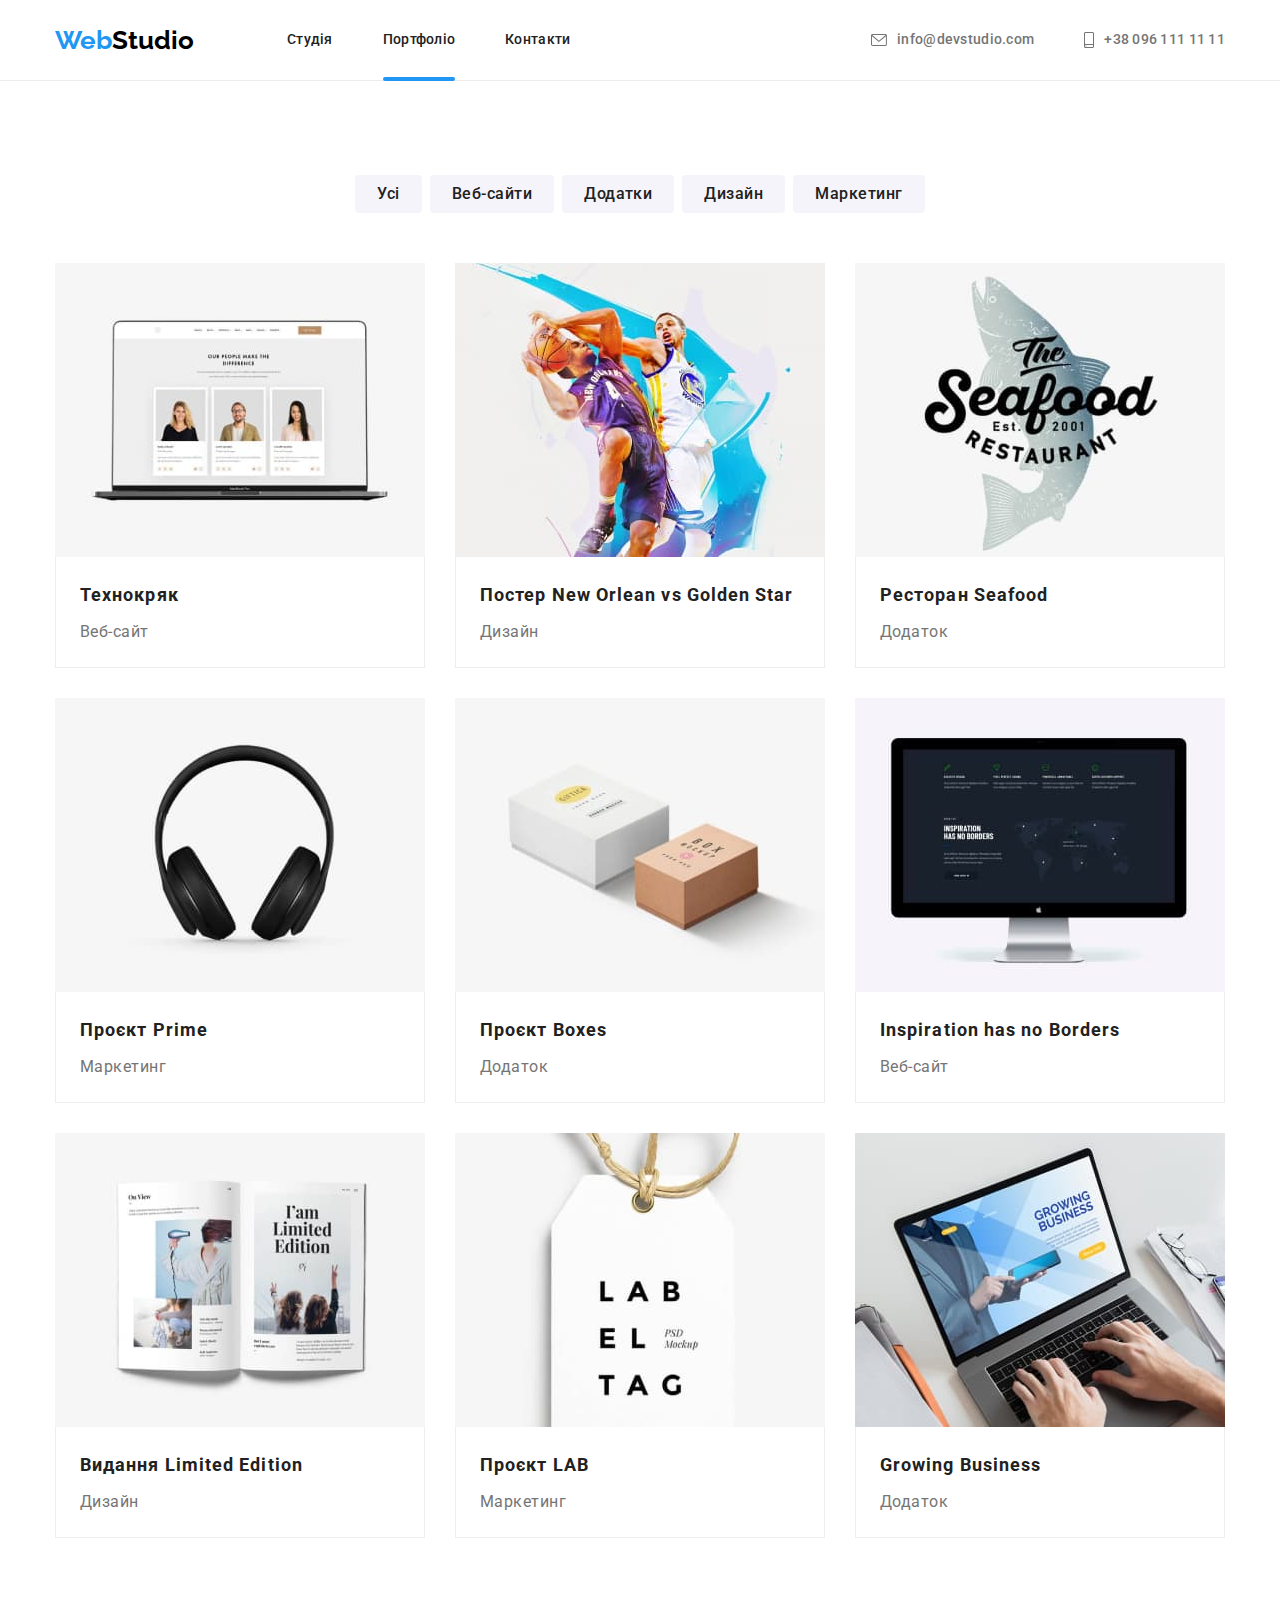
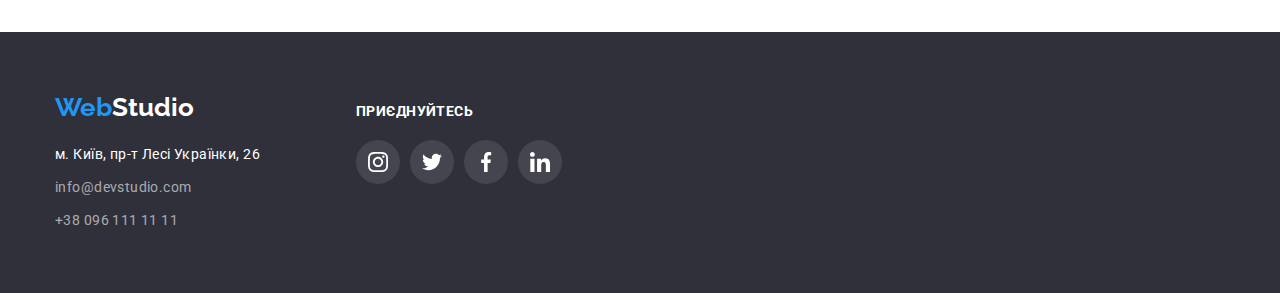
==== portfolio.html @ f6567058 "clone" ====
<!DOCTYPE html>
<html lang="en">
  <head>
    <meta charset="UTF-8" />
    <meta http-equiv="X-UA-Compatible" content="IE=edge" />
    <meta name="viewport" content="width=device-width, initial-scale=1.0" />
    <title>portfolio</title>
    <link
      rel="stylesheet"
      href="https://fonts.googleapis.com/css2?family=Raleway:wght@700&family=Roboto:wght@400;500;700;900&display=swap"
    />
    <link
      rel="stylesheet"
      href="https://cdnjs.cloudflare.com/ajax/libs/modern-normalize/1.1.0/modern-normalize.min.css"
    />
    <link rel="stylesheet" href="./css/styles.css" />
  </head>

  <body>
    <header class="header-page">
      <div class="container header-nav">
        <a class="logo" href="./index.html"><span class="logo-accent">Web</span>Studio</a>
        <nav>
          <ul class="site-nav list">
            <li class="item">
              <a href="./index.html" class="site-nav-link link">Студія</a>
            </li>
            <li class="item">
              <a href="./portfolio.html" class="site-nav-link link curent">Портфоліо</a>
            </li>
            <li class="item"><a href="" class="site-nav-link link">Контакти</a></li>
          </ul>
        </nav>
        <ul class="contacts-nav list">
          <li class="item">
            <a href="mailto:info@devstudio.com" class="link"
              ><svg class="icon" width="16" height="12">
                <use href="./images/symbol-defs.svg#icon-envelope"></use>
              </svg>
              info@devstudio.com
            </a>
          </li>
          <li class="item">
            <a href="tel:+380961111111" class="link"
              ><svg class="icon" width="10" height="16">
                <use href="./images/symbol-defs.svg#icon-smartphone"></use>
              </svg>
              +38 096 111 11 11
            </a>
          </li>
        </ul>
      </div>
    </header>

    <section class="section section-filter">
      <div class="container">
        <h2></h2>
        <ul class="filter-list list">
          <li class="item"><button class="btn" type="button">Усі</button></li>
          <li class="item">
            <button class="btn" type="button">Веб-сайти</button>
          </li>
          <li class="item">
            <button class="btn" type="button">Додатки</button>
          </li>
          <li class="item">
            <button class="btn" type="button">Дизайн</button>
          </li>
          <li class="item">
            <button class="btn" type="button">Маркетинг</button>
          </li>
        </ul>
      </div>
      <div class="container">
        <h2></h2>
        <ul class="product-list list">
          <li class="product-item item">
            <a class="poster" href="">
              <div class="product-thumb">
                <img class="image" src="./images/techno.jpg" alt="Веб-сайт" width="370" />
                <div class="overlay-text">
                  <p class="text">
                    Ресурс пропонує комплексні пропозиції з різним рівнем функціоналу та сервісів.
                    Все це дозволить відвідувачу отримати вичерпні відомості про компанію чи
                    приватну особу.
                  </p>
                </div>
              </div>
              <div class="lead">
                <h3 class="title">Технокряк</h3>
                <p class="description">Веб-сайт</p>
              </div>
            </a>
          </li>
          <li class="product-item item">
            <a class="poster" href="">
              <div class="product-thumb">
                <img class="image" src="./images/orlean.jpg" alt="Банер" width="370" />
                <div class="overlay-text">
                  <p class="text">
                    Ресурс пропонує комплексні пропозиції з різним рівнем функціоналу та сервісів.
                    Все це дозволить відвідувачу отримати вичерпні відомості про компанію чи
                    приватну особу.
                  </p>
                </div>
              </div>
              <div class="lead">
                <h3 class="title">Постер New Orlean vs Golden Star</h3>
                <p class="description">Дизайн</p>
              </div></a
            >
          </li>
          <li class="product-item item">
            <a class="poster" href="">
              <div class="product-thumb">
                <img class="image" src="./images/seafood.jpg" alt="Додаток" width="370" />
                <div class="overlay-text">
                  <p class="text">
                    Ресурс пропонує комплексні пропозиції з різним рівнем функціоналу та сервісів.
                    Все це дозволить відвідувачу отримати вичерпні відомості про компанію чи
                    приватну особу.
                  </p>
                </div>
              </div>
              <div class="lead">
                <h3 class="title">Ресторан Seafood</h3>
                <p class="description">Додаток</p>
              </div></a
            >
          </li>
          <li class="product-item item">
            <a class="poster" href="">
              <div class="product-thumb">
                <img class="image" src="./images/prime.jpg" alt="Маркетинг" width="370" />
                <div class="overlay-text">
                  <p class="text">
                    Ресурс пропонує комплексні пропозиції з різним рівнем функціоналу та сервісів.
                    Все це дозволить відвідувачу отримати вичерпні відомості про компанію чи
                    приватну особу.
                  </p>
                </div>
              </div>
              <div class="lead">
                <h3 class="title">Проєкт Prime</h3>
                <p class="description">Маркетинг</p>
              </div></a
            >
          </li>
          <li class="product-item item">
            <a class="poster" href="">
              <div class="product-thumb">
                <img class="image" src="./images/boxes.jpg" alt="Додаток" width="370" />
                <div class="overlay-text">
                  <p class="text">
                    Ресурс пропонує комплексні пропозиції з різним рівнем функціоналу та сервісів.
                    Все це дозволить відвідувачу отримати вичерпні відомості про компанію чи
                    приватну особу.
                  </p>
                </div>
              </div>
              <div class="lead">
                <h3 class="title">Проєкт Boxes</h3>
                <p class="description">Додаток</p>
              </div></a
            >
          </li>
          <li class="product-item item">
            <a class="poster" href="">
              <div class="product-thumb">
                <img class="image" src="./images/borders.jpg" alt="Веб-сайт" width="370" />
                <div class="overlay-text">
                  <p class="text">
                    Ресурс пропонує комплексні пропозиції з різним рівнем функціоналу та сервісів.
                    Все це дозволить відвідувачу отримати вичерпні відомості про компанію чи
                    приватну особу.
                  </p>
                </div>
              </div>
              <div class="lead">
                <h3 class="title">Inspiration has no Borders</h3>
                <p class="description">Веб-сайт</p>
              </div></a
            >
          </li>
          <li class="product-item item">
            <a class="poster" href="">
              <div class="product-thumb">
                <img class="image" src="./images/edition.jpg" alt="Дизайн" width="370" />
                <div class="overlay-text">
                  <p class="text">
                    Ресурс пропонує комплексні пропозиції з різним рівнем функціоналу та сервісів.
                    Все це дозволить відвідувачу отримати вичерпні відомості про компанію чи
                    приватну особу.
                  </p>
                </div>
              </div>
              <div class="lead">
                <h3 class="title">Видання Limited Edition</h3>
                <p class="description">Дизайн</p>
              </div></a
            >
          </li>
          <li class="product-item item">
            <a class="poster" href="">
              <div class="product-thumb">
                <img class="image" src="./images/lab.jpg" alt="Маркетинг" width="370" />
                <div class="overlay-text">
                  <p class="text">
                    Ресурс пропонує комплексні пропозиції з різним рівнем функціоналу та сервісів.
                    Все це дозволить відвідувачу отримати вичерпні відомості про компанію чи
                    приватну особу.
                  </p>
                </div>
              </div>
              <div class="lead">
                <h3 class="title">Проєкт LAB</h3>
                <p class="description">Маркетинг</p>
              </div></a
            >
          </li>
          <li class="product-item item">
            <a class="poster" href="">
              <div class="product-thumb">
                <img class="image" src="./images/growing.jpg" alt="Додаток" width="370" />
                <div class="overlay-text">
                  <p class="text">
                    Ресурс пропонує комплексні пропозиції з різним рівнем функціоналу та сервісів.
                    Все це дозволить відвідувачу отримати вичерпні відомості про компанію чи
                    приватну особу.
                  </p>
                </div>
              </div>
              <div class="lead">
                <h3 class="title">Growing Business</h3>
                <p class="description">Додаток</p>
              </div></a
            >
          </li>
        </ul>
      </div>
    </section>
    <main>
      <footer class="footer">
        <div class="container footer-section">
          <div class="logo-address">
            <a class="logo" href="./index.html"
              ><span class="logo-accent">Web</span><span class="logo-white">Studio</span></a
            >
            <address class="address-nav list">
              <ul class="address-list list">
                <li class="item">
                  <a href="" class="address-office link">м. Київ, пр-т Лесі Українки, 26</a>
                </li>
                <li class="item">
                  <a href="mailto:info@devstudio.com" class="address-link link"
                    >info@devstudio.com</a
                  >
                </li>
                <li class="item">
                  <a href="tel:+380961111111" class="address-link link">+38 096 111 11 11</a>
                </li>
              </ul>
            </address>
          </div>
          <div class="section-social">
            <p class="text">приєднуйтесь</p>
            <ul class="social-list list">
              <li class="item">
                <a href="" class="link"
                  ><svg class="icon" width="20" height="20">
                    <use href="./images/symbol-defs.svg#icon-instagram"></use>
                  </svg>
                </a>
              </li>
              <li class="item">
                <a href="" class="link"
                  ><svg class="icon" width="20" height="20">
                    <use href="./images/symbol-defs.svg#icon-twitter"></use>
                  </svg>
                </a>
              </li>
              <li class="item">
                <a href="" class="link"
                  ><svg class="icon" width="20" height="20">
                    <use href="./images/symbol-defs.svg#icon-facebook"></use>
                  </svg>
                </a>
              </li>
              <li class="item">
                <a href="" class="link"
                  ><svg class="icon" width="20" height="20">
                    <use href="./images/symbol-defs.svg#icon-linkedin"></use>
                  </svg>
                </a>
              </li>
            </ul>
          </div>
        </div>
      </footer>
    </main>
  </body>
</html>
---- css/styles.css ----
/* основний колір тексту #757575 */
/* колір заголовків #212121 */
/* колір фону #ffffff */
/* сірий колір тексту rgba(255,255,255,0.6)*/
/* колір акценту #2196F3*/
/* колір фону #2F303A*/
/* колір другорядного фону #F5F4FA*/
/* колір логотипу другорядний #000000 */

:root {
  --primery-text-color: #757575;
  --title-text-color: #212121;
  --primery-background-color: #ffffff;
  --accent-color: #2196f3;
  --background-footer: #2f303a;
  --logo-color: #000000;
  --hero-text: #ffffff;
  --background-btn: #f5f4fa;
  --contact-color: #ffffff99;
  --icon-color: #afb1b8;
}

body {
  background-color: var(--primery-background-color);
  color: var(--primery-text-color);
  font-family: Roboto, sans-serif;
  font-style: normal;
}

a {
  text-decoration: none;
}

button {
  cursor: pointer;
}

.list {
  list-style: none;
}

.container {
  padding-left: 15px;
  padding-right: 15px;
  margin-left: auto;
  margin-right: auto;
  width: 1200px;

  /* outline: 2px solid #2196f3; */
}
h1,
h2,
h3,
p,
ul {
  margin: 0;
  padding: 0;
}
.image {
  display: block;
}
/* Header */
.header-page {
  border-bottom: 1px solid #ececec;
}

.header-nav {
  display: flex;
  align-items: center;
}
/* Logo */
.logo {
  margin-right: 93px;

  color: var(--logo-color);

  font-family: 'Raleway';
  font-weight: 700;
  font-size: 26px;
  line-height: 1.19;
}
.logo-accent {
  color: var(--accent-color);
}
/* Site-nav */
.site-nav {
  display: flex;
  padding-left: 0;
}

.site-nav .item:not(last-child) {
  margin-right: 50px;
}
.site-nav-link {
  position: relative;
  display: block;
  padding-top: 32px;
  padding-bottom: 32px;
  color: var(--title-text-color);

  font-weight: 500;
  font-size: 14px;
  line-height: 1.14;
  letter-spacing: 0.02em;
}

.site-nav-link:hover,
.site-nav-link:focus {
  color: var(--accent-color);

  transition: color 250ms cubic-bezier(0.4, 0, 0.2, 1);
}
/* Нижнє підкреслювання Curent */
.site-nav-link.curent::after {
  opacity: 0;
  transition: opacity 250ms cubic-bezier(0.4, 0, 0.2, 1);
}
/* .site-nav-link.curent:hover,
.site-nav-link.curent:focus */
.site-nav-link.curent::after {
  opacity: 1;
  position: absolute;
  bottom: calc(0% - 1px);
  border-radius: 4px;
  content: '';
  display: block;
  width: 100%;
  height: 4px;
  background-color: var(--accent-color);
}

/* Contacts-nav */
.contacts-nav {
  display: flex;
  margin-left: auto;
}
.contacts-nav .item:not(:last-child) {
  margin-right: 50px;
}

.contacts-nav .link {
  display: flex;
  padding-top: 32px;
  padding-bottom: 32px;
  color: var(--primery-text-color);

  font-weight: 500;
  font-size: 14px;
  line-height: 1.14;
  letter-spacing: 0.02em;

  align-items: center;
}
.contacts-nav .link:hover,
.contacts-nav .link:focus {
  color: var(--accent-color);

  transition: color 250ms cubic-bezier(0.4, 0, 0.2, 1);
}
/* Hero */

.overlay {
  position: relative;

  margin-left: auto;
  margin-right: auto;

  max-width: 1600px;
  max-height: 600px;
  color: rgb(47, 48, 58);

  background-image: linear-gradient(rgba(47, 48, 58, 0.4), rgba(47, 48, 58, 0.4)),
    url(../images/bg-Img.jpg);

  background-position: center;
  background-size: cover;
  background-repeat: no-repeat;
}
.hero {
  position: relative;

  padding-top: 200px;
  padding-bottom: 200px;
  background-color: var(--background-footer);

  text-align: center;
}
.hero-title {
  max-width: 696px;
  margin-left: auto;
  margin-right: auto;
  margin-bottom: 30px;

  color: var(--hero-text);

  font-weight: 900;
  font-size: 44px;
  line-height: 1.36;
  /* or 136% */

  text-align: center;
  letter-spacing: 0.06em;
  text-transform: uppercase;
}
/* Modal */
.backdrop {
  position: fixed;
  top: 0;
  z-index: 5;

  width: 1600px;
  height: 1024px;

  background-color: rgba(0, 0, 0, 0.2);
  border: 1px solid #000000;
  box-shadow: 0px 4px 4px rgba(0, 0, 0, 0.25);

  opacity: 1;
  transition: opacity 250ms cubic-bezier(0.4, 0, 0.2, 1);
}

.backdrop.is-hidden {
  visibility: hidden;
  opacity: 0;
  pointer-events: none;
}

.backdrop.is-hidden .modal {
  transform: scale(0.9) translate(-50%, -50%);
}

.modal {
  position: absolute;
  left: 50%;
  top: 50%;
  /* transform: translate(-50%, -50%); */

  width: 528px;
  height: 581px;

  background-color: #fff;
  box-shadow: 0px 1px 3px rgba(0, 0, 0, 0.12), 0px 1px 1px rgba(0, 0, 0, 0.14),
    0px 2px 1px rgba(0, 0, 0, 0.2);
  border-radius: 4px;

  transform: scale(1) translate(-50%, -50%);
  transition: transform 250ms cubic-bezier(0.4, 0, 0.2, 1);
}
/* button */
.button {
  align-items: center;
  padding: 10px 32px;

  background-color: var(--accent-color);
  color: var(--hero-text);

  font-weight: 700;
  font-size: 16px;
  line-height: 1.88;
  /* identical to box height, or 188% */
  text-align: center;
  letter-spacing: 0.06em;

  border-radius: 4px;
  border: inherit;
}
/* Modal Модалка закрити модалку */
.close-btn {
  position: absolute;
  top: 8px;
  right: 8px;

  padding: 5px;

  background-color: #ffffff;
  border: 1px solid rgba(0, 0, 0, 0.1);

  border-radius: 50%;
}

.close-icon {
  display: block;
}

/* Section */
.section-side {
  padding-top: 94px;
}

.section-title {
  color: var(--title-text-color);
  margin-bottom: 50px;

  /* font-weight: 700; */
  font-size: 36px;
  line-height: 1.16;
  text-align: center;
  letter-spacing: 0.03em;
}
/* Features Характеристики компанії*/
.features-section {
  padding-top: 94px;
  padding-bottom: 94px;
}
.features-list {
  display: flex;

  padding-left: 0;
}

.features-list .item {
  width: calc((100%-90px) / 4);
  margin-right: 30px;
}

.features-list .item:nth-child(4n) {
  margin-right: 0;
}

.features-list .title {
  margin-bottom: 10px;

  color: var(--title-text-color);

  font-weight: 700;
  font-size: 14px;
  line-height: 1.14;
  letter-spacing: 0.03em;
  text-transform: uppercase;
}

.features-list .description {
  font-weight: 400;
  font-size: 14px;
  line-height: 1.71;
  /* or 171% */

  letter-spacing: 0.03em;
}

.features-list .item::before {
  content: '';
  display: block;
  width: 270px;
  height: 120px;
  margin-bottom: 30px;

  background-color: #f5f4fa;
  background-position: center;
  background-repeat: no-repeat;

  border-radius: 4px;
}

.icon-antenna::before {
  background-image: url(../images/antenna.svg);
}
.icon-clock::before {
  background-image: url(../images/clock.svg);
}
.icon-diagram::before {
  background-image: url(../images/diagram.svg);
}
.icon-astronaut::before {
  background-image: url(../images/astronaut.svg);
}

/* Images */
.images-list {
  display: flex;
  justify-content: space-between;
}
/* Team */
.team-section {
  padding-top: 94px;
  padding-bottom: 94px;
  background-color: var(--background-btn);
}

.team-list .title {
  margin-bottom: 10px;

  color: var(--title-text-color);

  font-weight: 500;
  font-size: 16px;
  line-height: 1.18;
  /* identical to box height */

  text-align: center;
  letter-spacing: 0.03em;
}
.team-list .work {
  margin-bottom: 16px;

  font-weight: 400;
  font-size: 16px;
  line-height: 1.18;
  /* identical to box height */

  text-align: center;
  letter-spacing: 0.03em;
}
.team-list {
  display: flex;
}
.team-list .item {
  width: calc((100%-90px) / 4);

  margin-right: 30px;
  background-color: var(--hero-text);

  box-shadow: 0px 1px 3px rgba(0, 0, 0, 0.12), 0px 1px 1px rgba(0, 0, 0, 0.14),
    0px 2px 1px rgba(0, 0, 0, 0.2);
  border-radius: 0px 0px 4px 4px;
}

.team-list .item:nth-child(4n) {
  margin-right: 0;
}
.infocard {
  padding: 30px 32px;
}

/* Product */
.product-list {
  display: flex;
  flex-wrap: wrap;
}

.product-list .item {
  margin-right: 30px;
  margin-bottom: 30px;
}

.product-list .item:nth-child(3n) {
  margin-right: 0;
}

.product-list .item:nth-last-child(-n + 3) {
  margin-bottom: 0;
}

.product-list .title {
  color: var(--title-text-color);

  /* font-weight: 700; */
  font-size: 18px;
  line-height: 2;
  /* identical to box height, or 200% */

  letter-spacing: 0.06em;
}
.product-list .description {
  margin-top: 4px;

  color: var(--primery-text-color);

  font-weight: 400;
  font-size: 16px;
  line-height: 1.88;
  /* identical to box height, or 188% */

  letter-spacing: 0.03em;
}
.product-list .lead {
  max-width: 370px;

  padding: 20px 24px;
  border-left: 1px solid #eeeeee;
  border-bottom: 1px solid #eeeeee;
  border-right: 1px solid #eeeeee;
}
.poster {
  display: block;
}
.poster:hover,
.poster:focus {
  box-shadow: 0px 1px 1px rgba(0, 0, 0, 0.12), 0px 4px 4px rgba(0, 0, 0, 0.06),
    1px 4px 6px rgba(0, 0, 0, 0.16);

  transition: box-shadow 250ms cubic-bezier(0.4, 0, 0.2, 1);
}
/* Filter list btn */
.section-filter {
  padding-top: 94px;
  padding-bottom: 94px;
}

.filter-list {
  display: flex;
  margin-bottom: 50px;

  justify-content: center;
}

.filter-list .btn {
  padding: 6px 22px;
  border-radius: 4px;
  border: inherit;

  background-color: var(--background-btn);
  color: var(--title-text-color);

  font-weight: 500;
  font-size: 16px;
  line-height: 1.62;
  /* identical to box height, or 162% */

  text-align: center;
  letter-spacing: 0.03em;
}

.filter-list .item {
  margin-right: 8px;
}

.filter-list .item:nth-child(5n) {
  margin-right: 0;
}

.filter-list .btn:hover,
.filter-list .btn:focus {
  background-color: var(--accent-color);
  color: var(--hero-text);
  box-shadow: 0px 3px 1px rgba(0, 0, 0, 0.1), 0px 1px 2px rgba(0, 0, 0, 0.08),
    0px 2px 2px rgba(0, 0, 0, 0.12);

  transition: background-color 250ms cubic-bezier(0.4, 0, 0.2, 1),
    color 250ms cubic-bezier(0.4, 0, 0.2, 1), box-shadow 250ms cubic-bezier(0.4, 0, 0.2, 1);
}

/* Clients */
.section-clients {
  padding-top: 94px;
  padding-bottom: 94px;
}
.clients-list {
  display: flex;
}
.clients-list-items:not(:last-child) {
  margin-right: 30px;
}
.clients-link {
  display: flex;
  justify-content: center;
  align-items: center;
  width: 170px;
  height: 92px;
  border: 1px solid var(--icon-color);
  box-sizing: border-box;
  border-radius: 4px;
  padding: 16px 32px;
  fill: var(--icon-color);
}
.clients-link:hover,
.clients-link:focus {
  fill: var(--accent-color);
  border: 1px solid var(--accent-color);

  transition: fill 250ms cubic-bezier(0.4, 0, 0.2, 1), border 250ms cubic-bezier(0.4, 0, 0.2, 1);
}
/* Footer */
.footer {
  padding-top: 60px;
  padding-bottom: 60px;
  background-color: var(--background-footer);
}
.footer-section {
  display: flex;
  align-items: baseline;
}
/* Logo footer */
.logo-address {
  margin-right: 70px;
}
.footer .logo {
  margin-bottom: 20px;
  margin-right: 0;

  display: inline-block;
}
.logo-white {
  color: var(--hero-text);
}
/* Address */
/* .address-nav {
  margin-right: 70px;
} */
.address-nav .link {
  font-style: normal;
}
.address-list {
  width: 231px;
}
.address-office {
  color: #ffffff;

  font-weight: 400;
  font-size: 14px;
  line-height: 1.71;
  /* or 171% */

  letter-spacing: 0.03em;
}
.address-link {
  color: rgba(255, 255, 255, 0.6);

  font-weight: 400;
  font-size: 14px;
  line-height: 1.71;
  /* or 171% */

  letter-spacing: 0.03em;
}

.address-nav .link:hover,
.address-nav .link:focus {
  color: var(--accent-color);

  transition: color 250ms cubic-bezier(0.4, 0, 0.2, 1);
}

.address-list .item:not(:last-child) {
  margin-bottom: 9px;
}

/* .address-list .item:not(:last-child) */
/* Social ICON */
.contacts-nav .icon {
  margin-right: 10px;
  fill: currentColor;
}
.site-nav .contacts-nav:hover,
.site-nav .contacts-nav:focus {
  fill: var(--accent-color);

  transition: fill 250ms cubic-bezier(0.4, 0, 0.2, 1);
}

.social-list-team {
  outline: #2196f3;
  text-align: center;
}
.social-list-team .link {
  fill: #afb1b8;
}
.section-social .text {
  margin-bottom: 20px;
  color: var(--hero-text);

  font-weight: 700;
  font-size: 14px;
  line-height: 1.17;
  letter-spacing: 0.03em;
  text-transform: uppercase;
}
.social-list-team,
.social-list {
  display: flex;
  padding: 0;
  margin: 0;
}
.social-list-team .link,
.social-list .link {
  display: flex;

  width: 44px;
  height: 44px;

  align-items: center;
  justify-content: center;

  border-radius: 50%;
}
.social-list .link {
  background-color: rgba(255, 255, 255, 0.1);
}
.social-list .icon {
  fill: #ffffff;
}
.social-list .link:hover,
.social-list .link:focus,
.social-list-team .link:hover,
.social-list-team .link:focus {
  fill: var(--primery-background-color);
  background-color: var(--accent-color);

  transition: fill 250ms cubic-bezier(0.4, 0, 0.2, 1),
    background-color 250ms cubic-bezier(0.4, 0, 0.2, 1);
}
.social-list-team .items:not(:last-child),
.social-list .item:not(:last-child) {
  margin-right: 10px;
}
/* Desc-name */
.item-desc {
  position: relative;
  overflow: hidden;
}
.desc-name {
  position: absolute;
  bottom: 0;
  margin: 0;
  padding: 27px;

  width: 370px;
  height: 70px;

  font-weight: 700;
  font-size: 14px;
  line-height: 1.14;
  text-align: center;
  text-transform: uppercase;
  color: #fff;

  background-color: rgba(47, 48, 58, 0.8);
}
/* Overlay-product */
.product-thumb {
  position: relative;
  overflow: hidden;
}

.product-item:hover .overlay-text {
  transform: translateY(0);

  transition: transform 250ms cubic-bezier(0.4, 0, 0.2, 1);
}

.overlay-text {
  position: absolute;
  top: 0;
  left: 0;
  width: 100%;
  height: 100%;

  transform: translateY(100%);
  transition: transform 250ms cubic-bezier(0.4, 0, 0.2, 1);

  background-color: rgba(33, 150, 243, 0.9);
}

.overlay-text {
  display: inline-block;
  padding-top: 63px;
  padding-left: 24px;
  padding-right: 24px;

  color: #fff;
  font-style: normal;
  font-weight: 400;
  font-size: 18px;
  line-height: 1.56;
  text-align: left;
}
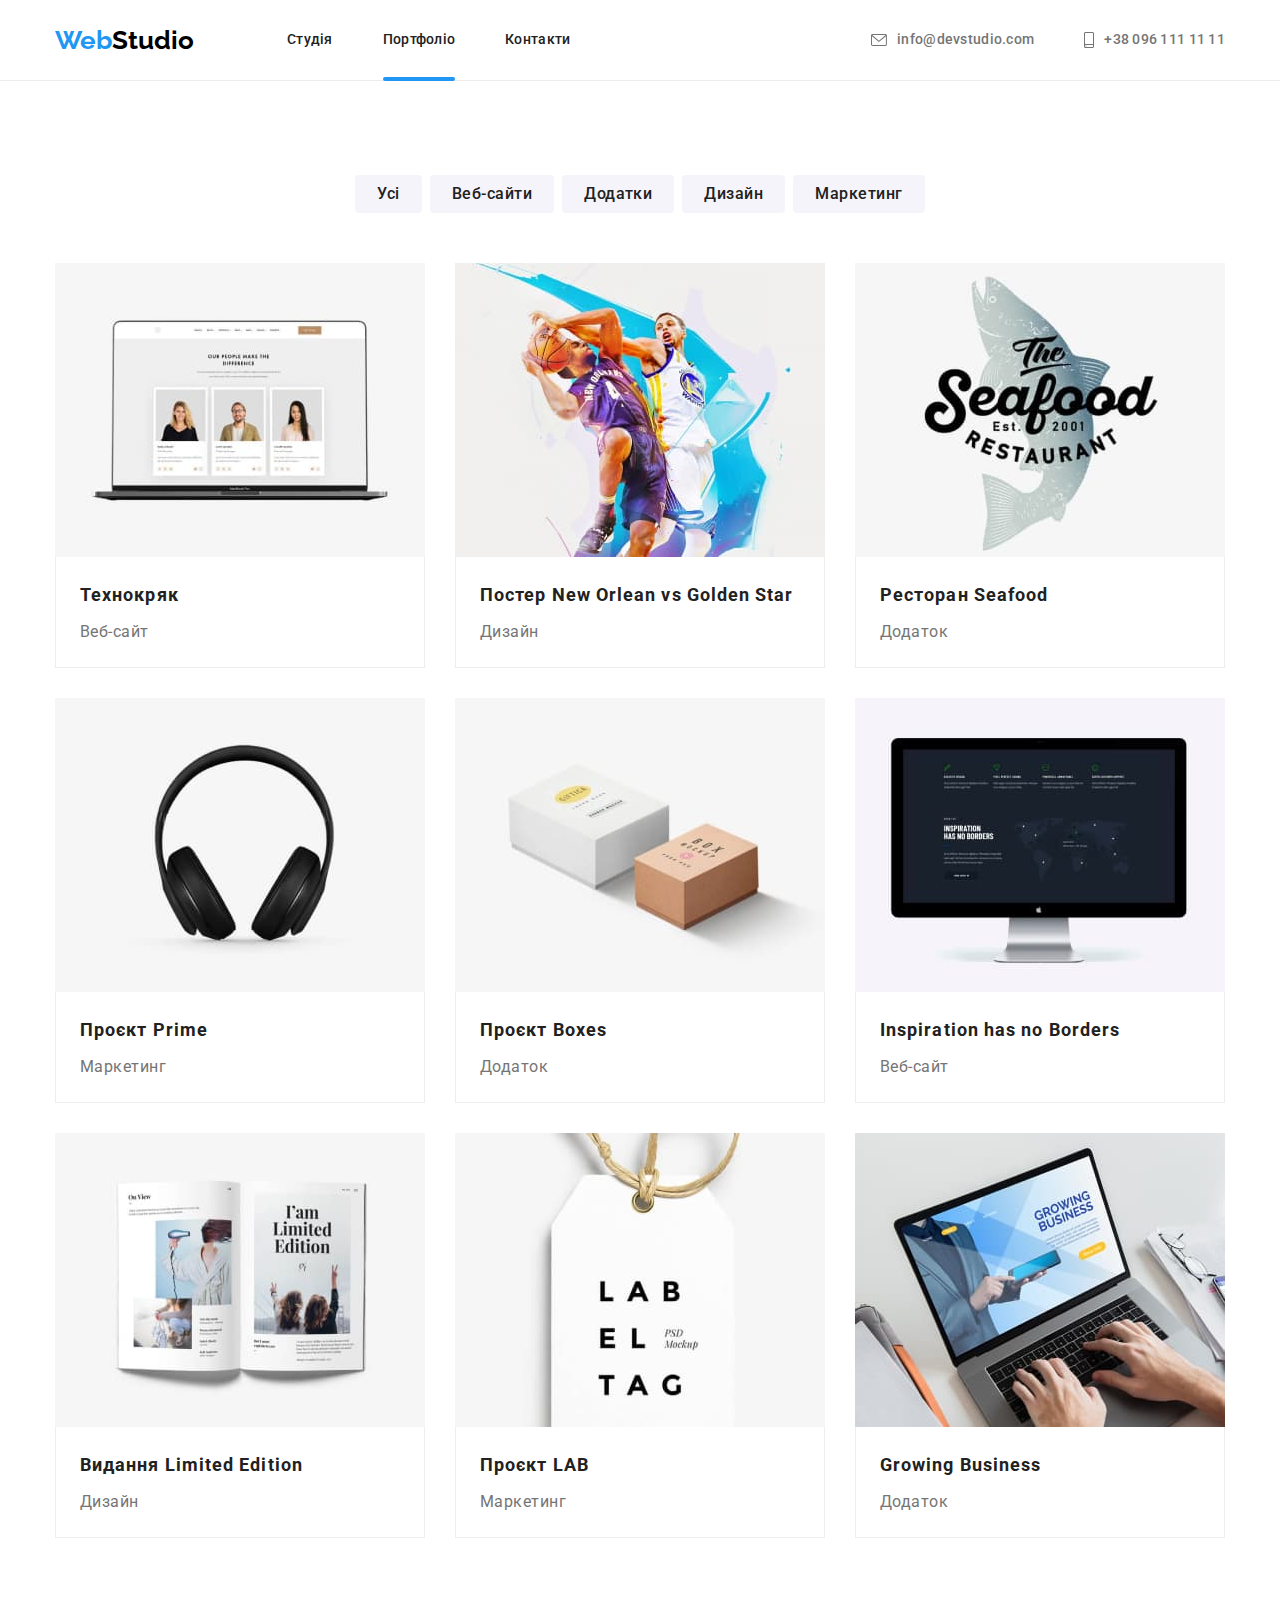
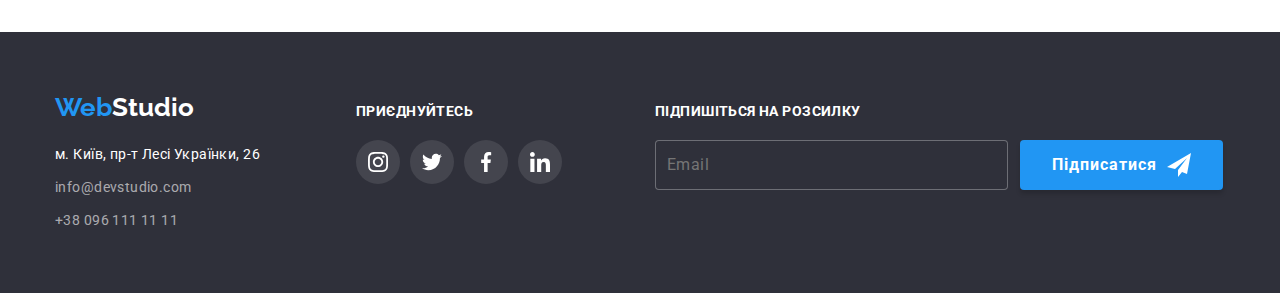
==== commit 7311b794: "hover focus" ====
--- a/portfolio.html
+++ b/portfolio.html
@@ -19,16 +19,22 @@
   <body>
     <header class="header-page">
       <div class="container header-nav">
-        <a class="logo" href="./index.html"><span class="logo-accent">Web</span>Studio</a>
+        <a class="logo" href="./index.html"
+          ><span class="logo-accent">Web</span>Studio</a
+        >
         <nav>
           <ul class="site-nav list">
             <li class="item">
               <a href="./index.html" class="site-nav-link link">Студія</a>
             </li>
             <li class="item">
-              <a href="./portfolio.html" class="site-nav-link link curent">Портфоліо</a>
-            </li>
-            <li class="item"><a href="" class="site-nav-link link">Контакти</a></li>
+              <a href="./portfolio.html" class="site-nav-link link curent"
+                >Портфоліо</a
+              >
+            </li>
+            <li class="item">
+              <a href="" class="site-nav-link link">Контакти</a>
+            </li>
           </ul>
         </nav>
         <ul class="contacts-nav list">
@@ -52,251 +58,331 @@
       </div>
     </header>
 
-    <section class="section section-filter">
-      <div class="container">
-        <h2></h2>
-        <ul class="filter-list list">
-          <li class="item"><button class="btn" type="button">Усі</button></li>
-          <li class="item">
-            <button class="btn" type="button">Веб-сайти</button>
-          </li>
-          <li class="item">
-            <button class="btn" type="button">Додатки</button>
-          </li>
-          <li class="item">
-            <button class="btn" type="button">Дизайн</button>
-          </li>
-          <li class="item">
-            <button class="btn" type="button">Маркетинг</button>
-          </li>
-        </ul>
-      </div>
-      <div class="container">
-        <h2></h2>
-        <ul class="product-list list">
-          <li class="product-item item">
-            <a class="poster" href="">
-              <div class="product-thumb">
-                <img class="image" src="./images/techno.jpg" alt="Веб-сайт" width="370" />
-                <div class="overlay-text">
-                  <p class="text">
-                    Ресурс пропонує комплексні пропозиції з різним рівнем функціоналу та сервісів.
-                    Все це дозволить відвідувачу отримати вичерпні відомості про компанію чи
-                    приватну особу.
-                  </p>
-                </div>
-              </div>
-              <div class="lead">
-                <h3 class="title">Технокряк</h3>
-                <p class="description">Веб-сайт</p>
-              </div>
-            </a>
-          </li>
-          <li class="product-item item">
-            <a class="poster" href="">
-              <div class="product-thumb">
-                <img class="image" src="./images/orlean.jpg" alt="Банер" width="370" />
-                <div class="overlay-text">
-                  <p class="text">
-                    Ресурс пропонує комплексні пропозиції з різним рівнем функціоналу та сервісів.
-                    Все це дозволить відвідувачу отримати вичерпні відомості про компанію чи
-                    приватну особу.
-                  </p>
-                </div>
-              </div>
-              <div class="lead">
-                <h3 class="title">Постер New Orlean vs Golden Star</h3>
-                <p class="description">Дизайн</p>
-              </div></a
-            >
-          </li>
-          <li class="product-item item">
-            <a class="poster" href="">
-              <div class="product-thumb">
-                <img class="image" src="./images/seafood.jpg" alt="Додаток" width="370" />
-                <div class="overlay-text">
-                  <p class="text">
-                    Ресурс пропонує комплексні пропозиції з різним рівнем функціоналу та сервісів.
-                    Все це дозволить відвідувачу отримати вичерпні відомості про компанію чи
-                    приватну особу.
-                  </p>
-                </div>
-              </div>
-              <div class="lead">
-                <h3 class="title">Ресторан Seafood</h3>
-                <p class="description">Додаток</p>
-              </div></a
-            >
-          </li>
-          <li class="product-item item">
-            <a class="poster" href="">
-              <div class="product-thumb">
-                <img class="image" src="./images/prime.jpg" alt="Маркетинг" width="370" />
-                <div class="overlay-text">
-                  <p class="text">
-                    Ресурс пропонує комплексні пропозиції з різним рівнем функціоналу та сервісів.
-                    Все це дозволить відвідувачу отримати вичерпні відомості про компанію чи
-                    приватну особу.
-                  </p>
-                </div>
-              </div>
-              <div class="lead">
-                <h3 class="title">Проєкт Prime</h3>
-                <p class="description">Маркетинг</p>
-              </div></a
-            >
-          </li>
-          <li class="product-item item">
-            <a class="poster" href="">
-              <div class="product-thumb">
-                <img class="image" src="./images/boxes.jpg" alt="Додаток" width="370" />
-                <div class="overlay-text">
-                  <p class="text">
-                    Ресурс пропонує комплексні пропозиції з різним рівнем функціоналу та сервісів.
-                    Все це дозволить відвідувачу отримати вичерпні відомості про компанію чи
-                    приватну особу.
-                  </p>
-                </div>
-              </div>
-              <div class="lead">
-                <h3 class="title">Проєкт Boxes</h3>
-                <p class="description">Додаток</p>
-              </div></a
-            >
-          </li>
-          <li class="product-item item">
-            <a class="poster" href="">
-              <div class="product-thumb">
-                <img class="image" src="./images/borders.jpg" alt="Веб-сайт" width="370" />
-                <div class="overlay-text">
-                  <p class="text">
-                    Ресурс пропонує комплексні пропозиції з різним рівнем функціоналу та сервісів.
-                    Все це дозволить відвідувачу отримати вичерпні відомості про компанію чи
-                    приватну особу.
-                  </p>
-                </div>
-              </div>
-              <div class="lead">
-                <h3 class="title">Inspiration has no Borders</h3>
-                <p class="description">Веб-сайт</p>
-              </div></a
-            >
-          </li>
-          <li class="product-item item">
-            <a class="poster" href="">
-              <div class="product-thumb">
-                <img class="image" src="./images/edition.jpg" alt="Дизайн" width="370" />
-                <div class="overlay-text">
-                  <p class="text">
-                    Ресурс пропонує комплексні пропозиції з різним рівнем функціоналу та сервісів.
-                    Все це дозволить відвідувачу отримати вичерпні відомості про компанію чи
-                    приватну особу.
-                  </p>
-                </div>
-              </div>
-              <div class="lead">
-                <h3 class="title">Видання Limited Edition</h3>
-                <p class="description">Дизайн</p>
-              </div></a
-            >
-          </li>
-          <li class="product-item item">
-            <a class="poster" href="">
-              <div class="product-thumb">
-                <img class="image" src="./images/lab.jpg" alt="Маркетинг" width="370" />
-                <div class="overlay-text">
-                  <p class="text">
-                    Ресурс пропонує комплексні пропозиції з різним рівнем функціоналу та сервісів.
-                    Все це дозволить відвідувачу отримати вичерпні відомості про компанію чи
-                    приватну особу.
-                  </p>
-                </div>
-              </div>
-              <div class="lead">
-                <h3 class="title">Проєкт LAB</h3>
-                <p class="description">Маркетинг</p>
-              </div></a
-            >
-          </li>
-          <li class="product-item item">
-            <a class="poster" href="">
-              <div class="product-thumb">
-                <img class="image" src="./images/growing.jpg" alt="Додаток" width="370" />
-                <div class="overlay-text">
-                  <p class="text">
-                    Ресурс пропонує комплексні пропозиції з різним рівнем функціоналу та сервісів.
-                    Все це дозволить відвідувачу отримати вичерпні відомості про компанію чи
-                    приватну особу.
-                  </p>
-                </div>
-              </div>
-              <div class="lead">
-                <h3 class="title">Growing Business</h3>
-                <p class="description">Додаток</p>
-              </div></a
-            >
-          </li>
-        </ul>
-      </div>
-    </section>
     <main>
-      <footer class="footer">
-        <div class="container footer-section">
-          <div class="logo-address">
-            <a class="logo" href="./index.html"
-              ><span class="logo-accent">Web</span><span class="logo-white">Studio</span></a
-            >
-            <address class="address-nav list">
-              <ul class="address-list list">
-                <li class="item">
-                  <a href="" class="address-office link">м. Київ, пр-т Лесі Українки, 26</a>
-                </li>
-                <li class="item">
-                  <a href="mailto:info@devstudio.com" class="address-link link"
-                    >info@devstudio.com</a
-                  >
-                </li>
-                <li class="item">
-                  <a href="tel:+380961111111" class="address-link link">+38 096 111 11 11</a>
-                </li>
-              </ul>
-            </address>
-          </div>
-          <div class="section-social">
-            <p class="text">приєднуйтесь</p>
-            <ul class="social-list list">
+      <section class="section section-filter">
+        <div class="container">
+          <h2></h2>
+          <ul class="filter-list list">
+            <li class="item"><button class="btn" type="button">Усі</button></li>
+            <li class="item">
+              <button class="btn" type="button">Веб-сайти</button>
+            </li>
+            <li class="item">
+              <button class="btn" type="button">Додатки</button>
+            </li>
+            <li class="item">
+              <button class="btn" type="button">Дизайн</button>
+            </li>
+            <li class="item">
+              <button class="btn" type="button">Маркетинг</button>
+            </li>
+          </ul>
+        </div>
+        <div class="container">
+          <h2></h2>
+          <ul class="product-list list">
+            <li class="product-item item">
+              <a class="poster" href="">
+                <div class="product-thumb">
+                  <img
+                    class="image"
+                    src="./images/techno.jpg"
+                    alt="Веб-сайт"
+                    width="370"
+                  />
+                  <div class="overlay-text">
+                    <p class="text">
+                      Ресурс пропонує комплексні пропозиції з різним рівнем
+                      функціоналу та сервісів. Все це дозволить відвідувачу
+                      отримати вичерпні відомості про компанію чи приватну
+                      особу.
+                    </p>
+                  </div>
+                </div>
+                <div class="lead">
+                  <h3 class="title">Технокряк</h3>
+                  <p class="description">Веб-сайт</p>
+                </div>
+              </a>
+            </li>
+            <li class="product-item item">
+              <a class="poster" href="">
+                <div class="product-thumb">
+                  <img
+                    class="image"
+                    src="./images/orlean.jpg"
+                    alt="Банер"
+                    width="370"
+                  />
+                  <div class="overlay-text">
+                    <p class="text">
+                      Ресурс пропонує комплексні пропозиції з різним рівнем
+                      функціоналу та сервісів. Все це дозволить відвідувачу
+                      отримати вичерпні відомості про компанію чи приватну
+                      особу.
+                    </p>
+                  </div>
+                </div>
+                <div class="lead">
+                  <h3 class="title">Постер New Orlean vs Golden Star</h3>
+                  <p class="description">Дизайн</p>
+                </div></a
+              >
+            </li>
+            <li class="product-item item">
+              <a class="poster" href="">
+                <div class="product-thumb">
+                  <img
+                    class="image"
+                    src="./images/seafood.jpg"
+                    alt="Додаток"
+                    width="370"
+                  />
+                  <div class="overlay-text">
+                    <p class="text">
+                      Ресурс пропонує комплексні пропозиції з різним рівнем
+                      функціоналу та сервісів. Все це дозволить відвідувачу
+                      отримати вичерпні відомості про компанію чи приватну
+                      особу.
+                    </p>
+                  </div>
+                </div>
+                <div class="lead">
+                  <h3 class="title">Ресторан Seafood</h3>
+                  <p class="description">Додаток</p>
+                </div></a
+              >
+            </li>
+            <li class="product-item item">
+              <a class="poster" href="">
+                <div class="product-thumb">
+                  <img
+                    class="image"
+                    src="./images/prime.jpg"
+                    alt="Маркетинг"
+                    width="370"
+                  />
+                  <div class="overlay-text">
+                    <p class="text">
+                      Ресурс пропонує комплексні пропозиції з різним рівнем
+                      функціоналу та сервісів. Все це дозволить відвідувачу
+                      отримати вичерпні відомості про компанію чи приватну
+                      особу.
+                    </p>
+                  </div>
+                </div>
+                <div class="lead">
+                  <h3 class="title">Проєкт Prime</h3>
+                  <p class="description">Маркетинг</p>
+                </div></a
+              >
+            </li>
+            <li class="product-item item">
+              <a class="poster" href="">
+                <div class="product-thumb">
+                  <img
+                    class="image"
+                    src="./images/boxes.jpg"
+                    alt="Додаток"
+                    width="370"
+                  />
+                  <div class="overlay-text">
+                    <p class="text">
+                      Ресурс пропонує комплексні пропозиції з різним рівнем
+                      функціоналу та сервісів. Все це дозволить відвідувачу
+                      отримати вичерпні відомості про компанію чи приватну
+                      особу.
+                    </p>
+                  </div>
+                </div>
+                <div class="lead">
+                  <h3 class="title">Проєкт Boxes</h3>
+                  <p class="description">Додаток</p>
+                </div></a
+              >
+            </li>
+            <li class="product-item item">
+              <a class="poster" href="">
+                <div class="product-thumb">
+                  <img
+                    class="image"
+                    src="./images/borders.jpg"
+                    alt="Веб-сайт"
+                    width="370"
+                  />
+                  <div class="overlay-text">
+                    <p class="text">
+                      Ресурс пропонує комплексні пропозиції з різним рівнем
+                      функціоналу та сервісів. Все це дозволить відвідувачу
+                      отримати вичерпні відомості про компанію чи приватну
+                      особу.
+                    </p>
+                  </div>
+                </div>
+                <div class="lead">
+                  <h3 class="title">Inspiration has no Borders</h3>
+                  <p class="description">Веб-сайт</p>
+                </div></a
+              >
+            </li>
+            <li class="product-item item">
+              <a class="poster" href="">
+                <div class="product-thumb">
+                  <img
+                    class="image"
+                    src="./images/edition.jpg"
+                    alt="Дизайн"
+                    width="370"
+                  />
+                  <div class="overlay-text">
+                    <p class="text">
+                      Ресурс пропонує комплексні пропозиції з різним рівнем
+                      функціоналу та сервісів. Все це дозволить відвідувачу
+                      отримати вичерпні відомості про компанію чи приватну
+                      особу.
+                    </p>
+                  </div>
+                </div>
+                <div class="lead">
+                  <h3 class="title">Видання Limited Edition</h3>
+                  <p class="description">Дизайн</p>
+                </div></a
+              >
+            </li>
+            <li class="product-item item">
+              <a class="poster" href="">
+                <div class="product-thumb">
+                  <img
+                    class="image"
+                    src="./images/lab.jpg"
+                    alt="Маркетинг"
+                    width="370"
+                  />
+                  <div class="overlay-text">
+                    <p class="text">
+                      Ресурс пропонує комплексні пропозиції з різним рівнем
+                      функціоналу та сервісів. Все це дозволить відвідувачу
+                      отримати вичерпні відомості про компанію чи приватну
+                      особу.
+                    </p>
+                  </div>
+                </div>
+                <div class="lead">
+                  <h3 class="title">Проєкт LAB</h3>
+                  <p class="description">Маркетинг</p>
+                </div></a
+              >
+            </li>
+            <li class="product-item item">
+              <a class="poster" href="">
+                <div class="product-thumb">
+                  <img
+                    class="image"
+                    src="./images/growing.jpg"
+                    alt="Додаток"
+                    width="370"
+                  />
+                  <div class="overlay-text">
+                    <p class="text">
+                      Ресурс пропонує комплексні пропозиції з різним рівнем
+                      функціоналу та сервісів. Все це дозволить відвідувачу
+                      отримати вичерпні відомості про компанію чи приватну
+                      особу.
+                    </p>
+                  </div>
+                </div>
+                <div class="lead">
+                  <h3 class="title">Growing Business</h3>
+                  <p class="description">Додаток</p>
+                </div></a
+              >
+            </li>
+          </ul>
+        </div>
+      </section>
+    </main>
+    <footer class="footer">
+      <div class="container footer-section">
+        <div class="logo-address">
+          <a class="logo" href="./index.html"
+            ><span class="logo-accent">Web</span
+            ><span class="logo-white">Studio</span></a
+          >
+          <address class="address-nav list">
+            <ul class="address-list list">
               <li class="item">
-                <a href="" class="link"
-                  ><svg class="icon" width="20" height="20">
-                    <use href="./images/symbol-defs.svg#icon-instagram"></use>
-                  </svg>
-                </a>
+                <a href="" class="address-office link"
+                  >м. Київ, пр-т Лесі Українки, 26</a
+                >
               </li>
               <li class="item">
-                <a href="" class="link"
-                  ><svg class="icon" width="20" height="20">
-                    <use href="./images/symbol-defs.svg#icon-twitter"></use>
-                  </svg>
-                </a>
+                <a href="mailto:info@devstudio.com" class="address-link link"
+                  >info@devstudio.com</a
+                >
               </li>
               <li class="item">
-                <a href="" class="link"
-                  ><svg class="icon" width="20" height="20">
-                    <use href="./images/symbol-defs.svg#icon-facebook"></use>
-                  </svg>
-                </a>
-              </li>
-              <li class="item">
-                <a href="" class="link"
-                  ><svg class="icon" width="20" height="20">
-                    <use href="./images/symbol-defs.svg#icon-linkedin"></use>
-                  </svg>
-                </a>
+                <a href="tel:+380961111111" class="address-link link"
+                  >+38 096 111 11 11</a
+                >
               </li>
             </ul>
+          </address>
+        </div>
+        <div class="section-social">
+          <p class="text">приєднуйтесь</p>
+          <ul class="social-list list">
+            <li class="item">
+              <a href="" class="link"
+                ><svg class="icon" width="20" height="20">
+                  <use href="./images/symbol-defs.svg#icon-instagram"></use>
+                </svg>
+              </a>
+            </li>
+            <li class="item">
+              <a href="" class="link"
+                ><svg class="icon" width="20" height="20">
+                  <use href="./images/symbol-defs.svg#icon-twitter"></use>
+                </svg>
+              </a>
+            </li>
+            <li class="item">
+              <a href="" class="link"
+                ><svg class="icon" width="20" height="20">
+                  <use href="./images/symbol-defs.svg#icon-facebook"></use>
+                </svg>
+              </a>
+            </li>
+            <li class="item">
+              <a href="" class="link"
+                ><svg class="icon" width="20" height="20">
+                  <use href="./images/symbol-defs.svg#icon-linkedin"></use>
+                </svg>
+              </a>
+            </li>
+          </ul>
+        </div>
+        <form class="form-mail">
+          <h2 class="form-title-mail">Підпишіться на розсилку</h2>
+          <div class="form-flex">
+            <div class="form-field-mail">
+              <label for="mail" class="form-label"></label>
+              <input
+                class="form-imput-mail"
+                type="email"
+                name="mail"
+                id="mail"
+                placeholder="Email"
+              />
+            </div>
+            <button class="form-send_button button" type="submit">
+              Підписатися
+              <svg class="icon-send" width="24" height="24">
+                <use href="./images/symbol-defs.svg#icon-send"></use>
+              </svg>
+            </button>
           </div>
-        </div>
-      </footer>
-    </main>
+        </form>
+      </div>
+    </footer>
   </body>
 </html>
--- a/css/styles.css
+++ b/css/styles.css
@@ -74,7 +74,7 @@
 
   color: var(--logo-color);
 
-  font-family: 'Raleway';
+  font-family: "Raleway";
   font-weight: 700;
   font-size: 26px;
   line-height: 1.19;
@@ -102,13 +102,13 @@
   font-size: 14px;
   line-height: 1.14;
   letter-spacing: 0.02em;
+
+  transition: color 250ms cubic-bezier(0.4, 0, 0.2, 1);
 }
 
 .site-nav-link:hover,
 .site-nav-link:focus {
   color: var(--accent-color);
-
-  transition: color 250ms cubic-bezier(0.4, 0, 0.2, 1);
 }
 /* Нижнє підкреслювання Curent */
 .site-nav-link.curent::after {
@@ -122,7 +122,7 @@
   position: absolute;
   bottom: calc(0% - 1px);
   border-radius: 4px;
-  content: '';
+  content: "";
   display: block;
   width: 100%;
   height: 4px;
@@ -150,12 +150,12 @@
   letter-spacing: 0.02em;
 
   align-items: center;
+
+  transition: color 250ms cubic-bezier(0.4, 0, 0.2, 1);
 }
 .contacts-nav .link:hover,
 .contacts-nav .link:focus {
   color: var(--accent-color);
-
-  transition: color 250ms cubic-bezier(0.4, 0, 0.2, 1);
 }
 /* Hero */
 
@@ -169,7 +169,10 @@
   max-height: 600px;
   color: rgb(47, 48, 58);
 
-  background-image: linear-gradient(rgba(47, 48, 58, 0.4), rgba(47, 48, 58, 0.4)),
+  background-image: linear-gradient(
+      rgba(47, 48, 58, 0.4),
+      rgba(47, 48, 58, 0.4)
+    ),
     url(../images/bg-Img.jpg);
 
   background-position: center;
@@ -202,14 +205,506 @@
   letter-spacing: 0.06em;
   text-transform: uppercase;
 }
+
+/* Section */
+.section-side {
+  padding-top: 94px;
+}
+
+.section-title {
+  color: var(--title-text-color);
+  margin-bottom: 50px;
+
+  /* font-weight: 700; */
+  font-size: 36px;
+  line-height: 1.16;
+  text-align: center;
+  letter-spacing: 0.03em;
+}
+/* Features Характеристики компанії*/
+.features-section {
+  padding-top: 94px;
+  padding-bottom: 94px;
+}
+.features-list {
+  display: flex;
+
+  padding-left: 0;
+}
+
+.features-list .item {
+  width: calc((100%-90px) / 4);
+  margin-right: 30px;
+}
+
+.features-list .item:nth-child(4n) {
+  margin-right: 0;
+}
+
+.features-list .title {
+  margin-bottom: 10px;
+
+  color: var(--title-text-color);
+
+  font-weight: 700;
+  font-size: 14px;
+  line-height: 1.14;
+  letter-spacing: 0.03em;
+  text-transform: uppercase;
+}
+
+.features-list .description {
+  font-weight: 400;
+  font-size: 14px;
+  line-height: 1.71;
+  /* or 171% */
+
+  letter-spacing: 0.03em;
+}
+
+.features-list .item::before {
+  content: "";
+  display: block;
+  width: 270px;
+  height: 120px;
+  margin-bottom: 30px;
+
+  background-color: #f5f4fa;
+  background-position: center;
+  background-repeat: no-repeat;
+
+  border-radius: 4px;
+}
+
+.icon-antenna::before {
+  background-image: url(../images/antenna.svg);
+}
+.icon-clock::before {
+  background-image: url(../images/clock.svg);
+}
+.icon-diagram::before {
+  background-image: url(../images/diagram.svg);
+}
+.icon-astronaut::before {
+  background-image: url(../images/astronaut.svg);
+}
+
+/* Images */
+.images-list {
+  display: flex;
+  justify-content: space-between;
+}
+/* Team */
+.team-section {
+  padding-top: 94px;
+  padding-bottom: 94px;
+  background-color: var(--background-btn);
+}
+
+.team-list .title {
+  margin-bottom: 10px;
+
+  color: var(--title-text-color);
+
+  font-weight: 500;
+  font-size: 16px;
+  line-height: 1.18;
+  /* identical to box height */
+
+  text-align: center;
+  letter-spacing: 0.03em;
+}
+.team-list .work {
+  margin-bottom: 16px;
+
+  font-weight: 400;
+  font-size: 16px;
+  line-height: 1.18;
+  /* identical to box height */
+
+  text-align: center;
+  letter-spacing: 0.03em;
+}
+.team-list {
+  display: flex;
+}
+.team-list .item {
+  width: calc((100%-90px) / 4);
+
+  margin-right: 30px;
+  background-color: var(--hero-text);
+
+  box-shadow: 0px 1px 3px rgba(0, 0, 0, 0.12), 0px 1px 1px rgba(0, 0, 0, 0.14),
+    0px 2px 1px rgba(0, 0, 0, 0.2);
+  border-radius: 0px 0px 4px 4px;
+}
+
+.team-list .item:nth-child(4n) {
+  margin-right: 0;
+}
+.infocard {
+  padding: 30px 32px;
+}
+
+/* Product */
+.product-list {
+  display: flex;
+  flex-wrap: wrap;
+}
+
+.product-list .item {
+  margin-right: 30px;
+  margin-bottom: 30px;
+}
+
+.product-list .item:nth-child(3n) {
+  margin-right: 0;
+}
+
+.product-list .item:nth-last-child(-n + 3) {
+  margin-bottom: 0;
+}
+
+.product-list .title {
+  color: var(--title-text-color);
+
+  /* font-weight: 700; */
+  font-size: 18px;
+  line-height: 2;
+  /* identical to box height, or 200% */
+
+  letter-spacing: 0.06em;
+}
+.product-list .description {
+  margin-top: 4px;
+
+  color: var(--primery-text-color);
+
+  font-weight: 400;
+  font-size: 16px;
+  line-height: 1.88;
+  /* identical to box height, or 188% */
+
+  letter-spacing: 0.03em;
+}
+.product-list .lead {
+  max-width: 370px;
+
+  padding: 20px 24px;
+  border-left: 1px solid #eeeeee;
+  border-bottom: 1px solid #eeeeee;
+  border-right: 1px solid #eeeeee;
+}
+.poster {
+  display: block;
+
+  transition: box-shadow 250ms cubic-bezier(0.4, 0, 0.2, 1);
+}
+.poster:hover,
+.poster:focus {
+  box-shadow: 0px 1px 1px rgba(0, 0, 0, 0.12), 0px 4px 4px rgba(0, 0, 0, 0.06),
+    1px 4px 6px rgba(0, 0, 0, 0.16);
+}
+/* Filter list btn */
+.section-filter {
+  padding-top: 94px;
+  padding-bottom: 94px;
+}
+
+.filter-list {
+  display: flex;
+  margin-bottom: 50px;
+
+  justify-content: center;
+}
+
+.filter-list .btn {
+  padding: 6px 22px;
+  border-radius: 4px;
+  border: inherit;
+
+  background-color: var(--background-btn);
+  color: var(--title-text-color);
+
+  font-weight: 500;
+  font-size: 16px;
+  line-height: 1.62;
+  /* identical to box height, or 162% */
+
+  text-align: center;
+  letter-spacing: 0.03em;
+
+  transition: background-color 250ms cubic-bezier(0.4, 0, 0.2, 1),
+    color 250ms cubic-bezier(0.4, 0, 0.2, 1),
+    box-shadow 250ms cubic-bezier(0.4, 0, 0.2, 1);
+}
+
+.filter-list .item {
+  margin-right: 8px;
+}
+
+.filter-list .item:nth-child(5n) {
+  margin-right: 0;
+}
+
+.filter-list .btn:hover,
+.filter-list .btn:focus {
+  background-color: var(--accent-color);
+  color: var(--hero-text);
+  box-shadow: 0px 3px 1px rgba(0, 0, 0, 0.1), 0px 1px 2px rgba(0, 0, 0, 0.08),
+    0px 2px 2px rgba(0, 0, 0, 0.12);
+}
+
+/* Clients */
+.section-clients {
+  padding-top: 94px;
+  padding-bottom: 94px;
+}
+.clients-list {
+  display: flex;
+}
+.clients-list-items:not(:last-child) {
+  margin-right: 30px;
+}
+.clients-link {
+  display: flex;
+  justify-content: center;
+  align-items: center;
+  width: 170px;
+  height: 92px;
+
+  border: 1px solid var(--icon-color);
+  box-sizing: border-box;
+  border-radius: 4px;
+  padding: 16px 32px;
+
+  fill: var(--icon-color);
+
+  transition: fill 250ms cubic-bezier(0.4, 0, 0.2, 1),
+    border 250ms cubic-bezier(0.4, 0, 0.2, 1);
+}
+.clients-link:hover,
+.clients-link:focus {
+  fill: var(--accent-color);
+  border: 1px solid var(--accent-color);
+}
+/* Footer */
+.footer {
+  padding-top: 60px;
+  padding-bottom: 60px;
+  background-color: var(--background-footer);
+}
+.footer-section {
+  display: flex;
+  align-items: baseline;
+}
+/* Logo footer */
+.logo-address {
+  margin-right: 70px;
+}
+.footer .logo {
+  margin-bottom: 20px;
+  margin-right: 0;
+
+  display: inline-block;
+}
+.logo-white {
+  color: var(--hero-text);
+}
+/* Address */
+/* .address-nav {
+  margin-right: 70px;
+} */
+.address-nav .link {
+  font-style: normal;
+}
+.address-list {
+  width: 231px;
+}
+.address-office {
+  color: #ffffff;
+
+  font-weight: 400;
+  font-size: 14px;
+  line-height: 1.71;
+  /* or 171% */
+
+  letter-spacing: 0.03em;
+
+  transition: color 250ms cubic-bezier(0.4, 0, 0.2, 1);
+}
+.address-link {
+  color: rgba(255, 255, 255, 0.6);
+
+  font-weight: 400;
+  font-size: 14px;
+  line-height: 1.71;
+  /* or 171% */
+
+  letter-spacing: 0.03em;
+
+  transition: color 250ms cubic-bezier(0.4, 0, 0.2, 1);
+}
+
+.address-nav .link:hover,
+.address-nav .link:focus {
+  color: var(--accent-color);
+}
+
+.address-list .item:not(:last-child) {
+  margin-bottom: 9px;
+}
+
+/* .address-list .item:not(:last-child) */
+/* Social ICON */
+.contacts-nav .icon {
+  margin-right: 10px;
+  fill: currentColor;
+}
+.site-nav .contacts-nav {
+  transition: fill 250ms cubic-bezier(0.4, 0, 0.2, 1);
+}
+.site-nav .contacts-nav:hover,
+.site-nav .contacts-nav:focus {
+  fill: var(--accent-color);
+}
+
+.social-list-team {
+  outline: #2196f3;
+  text-align: center;
+}
+.social-list-team .link {
+  fill: #afb1b8;
+}
+.section-social .text {
+  margin-bottom: 20px;
+  color: var(--hero-text);
+
+  font-weight: 700;
+  font-size: 14px;
+  line-height: 1.17;
+  letter-spacing: 0.03em;
+  text-transform: uppercase;
+}
+.social-list-team,
+.social-list {
+  display: flex;
+  padding: 0;
+  margin: 0;
+}
+.social-list-team .link,
+.social-list .link {
+  display: flex;
+
+  width: 44px;
+  height: 44px;
+
+  align-items: center;
+  justify-content: center;
+
+  border-radius: 50%;
+}
+.social-list .link {
+  background-color: rgba(255, 255, 255, 0.1);
+}
+.social-list .icon {
+  fill: #ffffff;
+}
+
+.social-list .link,
+.social-list-team {
+  transition: fill 250ms cubic-bezier(0.4, 0, 0.2, 1),
+    background-color 250ms cubic-bezier(0.4, 0, 0.2, 1);
+}
+.social-link {
+  transition: fill 250ms cubic-bezier(0.4, 0, 0.2, 1),
+    background-color 250ms cubic-bezier(0.4, 0, 0.2, 1);
+}
+
+.social-list .link:hover,
+.social-list .link:focus,
+.social-list-team .link:hover,
+.social-list-team .link:focus {
+  fill: var(--primery-background-color);
+  background-color: var(--accent-color);
+}
+.social-list-team .items:not(:last-child),
+.social-list .item:not(:last-child) {
+  margin-right: 10px;
+}
+/* Desc-name */
+.item-desc {
+  position: relative;
+  overflow: hidden;
+}
+.desc-name {
+  position: absolute;
+  bottom: 0;
+  margin: 0;
+  padding: 27px;
+
+  width: 370px;
+  height: 70px;
+
+  font-weight: 700;
+  font-size: 14px;
+  line-height: 1.14;
+  text-align: center;
+  text-transform: uppercase;
+  color: #fff;
+
+  background-color: rgba(47, 48, 58, 0.8);
+}
+/* Overlay-product */
+.product-thumb {
+  position: relative;
+  overflow: hidden;
+}
+
+.product-item {
+  transition: transform 250ms cubic-bezier(0.4, 0, 0.2, 1);
+}
+
+.product-item:hover .overlay-text {
+  transform: translateY(0);
+}
+
+.overlay-text {
+  position: absolute;
+  top: 0;
+  left: 0;
+  width: 100%;
+  height: 100%;
+
+  transform: translateY(100%);
+  transition: transform 250ms cubic-bezier(0.4, 0, 0.2, 1);
+
+  background-color: rgba(33, 150, 243, 0.9);
+}
+
+.overlay-text {
+  display: inline-block;
+  padding-top: 63px;
+  padding-left: 24px;
+  padding-right: 24px;
+
+  color: #fff;
+  font-style: normal;
+  font-weight: 400;
+  font-size: 18px;
+  line-height: 1.56;
+  text-align: left;
+}
+
 /* Modal */
 .backdrop {
   position: fixed;
   top: 0;
   z-index: 5;
-
-  width: 1600px;
-  height: 1024px;
+  left: 0;
+
+  width: 100vw;
+  height: 100vh;
 
   background-color: rgba(0, 0, 0, 0.2);
   border: 1px solid #000000;
@@ -246,6 +741,7 @@
   transform: scale(1) translate(-50%, -50%);
   transition: transform 250ms cubic-bezier(0.4, 0, 0.2, 1);
 }
+
 /* button */
 .button {
   align-items: center;
@@ -261,6 +757,8 @@
   text-align: center;
   letter-spacing: 0.06em;
 
+  box-shadow: 0px 4px 4px rgba(0, 0, 0, 0.15);
+
   border-radius: 4px;
   border: inherit;
 }
@@ -276,481 +774,271 @@
   border: 1px solid rgba(0, 0, 0, 0.1);
 
   border-radius: 50%;
+
+  transition: fill 250ms cubic-bezier(0.4, 0, 0.2, 1);
 }
 
 .close-icon {
   display: block;
 }
 
-/* Section */
-.section-side {
-  padding-top: 94px;
-}
-
-.section-title {
-  color: var(--title-text-color);
-  margin-bottom: 50px;
-
-  /* font-weight: 700; */
-  font-size: 36px;
+.close-btn:hover,
+.close-btn:focus {
+  fill: var(--accent-color);
+}
+
+/* Оформлення тексту в середині Модалки */
+
+.form {
+  outline: 1px solid chartreuse;
+
+  width: 580px;
+  width: 528px;
+  margin-left: auto;
+  margin-right: auto;
+  padding: 40px;
+}
+
+.form-title {
+  margin-bottom: 12px;
+  font-weight: 500;
+  font-size: 20px;
+  line-height: 1.15;
+  letter-spacing: 0.03em;
+  text-align: center;
+  color: #212121;
+}
+
+.form-field {
+  /* outline: 1px solid green; */
+  /* height: 40px; */
+  margin-bottom: 10px;
+
+  text-align: left;
+}
+
+.form-field input {
+  padding: 11px;
+  margin: 0;
+
+  border: 1px solid rgba(33, 33, 33, 0.2);
+  border-radius: 4px;
+}
+
+.form-field label {
+  margin-bottom: 4px;
+}
+
+.form-field-title {
+  margin-bottom: 4px;
+
+  font-weight: 400;
+  font-size: 12px;
   line-height: 1.16;
-  text-align: center;
-  letter-spacing: 0.03em;
-}
-/* Features Характеристики компанії*/
-.features-section {
-  padding-top: 94px;
-  padding-bottom: 94px;
-}
-.features-list {
-  display: flex;
-
-  padding-left: 0;
-}
-
-.features-list .item {
-  width: calc((100%-90px) / 4);
-  margin-right: 30px;
-}
-
-.features-list .item:nth-child(4n) {
-  margin-right: 0;
-}
-
-.features-list .title {
-  margin-bottom: 10px;
-
-  color: var(--title-text-color);
-
-  font-weight: 700;
-  font-size: 14px;
-  line-height: 1.14;
-  letter-spacing: 0.03em;
-  text-transform: uppercase;
-}
-
-.features-list .description {
+
+  letter-spacing: 0.01em;
+
+  color: #757575;
+}
+
+.form-box {
+  position: relative;
+}
+
+.icon-form {
+  position: absolute;
+  margin-right: 12px;
+
+  top: 50%;
+  left: 12px;
+
+  display: inline-block;
+  transform: translateY(-50%);
+  fill: #212121;
+
+  transition: fill 250ms cubic-bezier(0.4, 0, 0.2, 1);
+}
+
+.form-comment textarea::placeholder {
+  font-weight: 400;
+  font-size: 12px;
+  line-height: 1.16;
+
+  letter-spacing: 0.01em;
+
+  color: rgba(117, 117, 117, 0.5);
+}
+
+.form-textarea {
+  padding: 11px;
+  margin: 0;
+  width: 448px;
+  height: 120px;
+
+  border: 1px solid rgba(33, 33, 33, 0.2);
+  border-radius: 4px;
+
+  transition: border 250ms cubic-bezier(0.4, 0, 0.2, 1);
+}
+.form-comment {
+  margin-bottom: 20px;
+}
+
+.form-checkbox {
+  margin-bottom: 30px;
+}
+
+.checkbox-text {
+  font-style: normal;
   font-weight: 400;
   font-size: 14px;
   line-height: 1.71;
-  /* or 171% */
-
-  letter-spacing: 0.03em;
-}
-
-.features-list .item::before {
-  content: '';
-  display: block;
-  width: 270px;
-  height: 120px;
-  margin-bottom: 30px;
-
-  background-color: #f5f4fa;
-  background-position: center;
-  background-repeat: no-repeat;
-
-  border-radius: 4px;
-}
-
-.icon-antenna::before {
-  background-image: url(../images/antenna.svg);
-}
-.icon-clock::before {
-  background-image: url(../images/clock.svg);
-}
-.icon-diagram::before {
-  background-image: url(../images/diagram.svg);
-}
-.icon-astronaut::before {
-  background-image: url(../images/astronaut.svg);
-}
-
-/* Images */
-.images-list {
-  display: flex;
-  justify-content: space-between;
-}
-/* Team */
-.team-section {
-  padding-top: 94px;
-  padding-bottom: 94px;
-  background-color: var(--background-btn);
-}
-
-.team-list .title {
-  margin-bottom: 10px;
-
-  color: var(--title-text-color);
-
-  font-weight: 500;
+  /* identical to box height, or 171% */
+
+  letter-spacing: 0.03em;
+
+  color: #757575;
+}
+
+/* .form-box {
+  width: 100%;
+  height: 40px;
+  padding: 11px;
+  margin: 0;
+  border: 1px solid rgba(255, 255, 255, 0.3);
+  border-radius: 4px;
+
+  color: rgba(255, 255, 255, 0.6);
+
+  font-weight: 400;
   font-size: 16px;
-  line-height: 1.18;
-  /* identical to box height */
-
-  text-align: center;
-  letter-spacing: 0.03em;
-}
-.team-list .work {
-  margin-bottom: 16px;
+  line-height: 1.25;
+
+  letter-spacing: 0.03em;
+} */
+
+.form-imput {
+  display: flex;
+  width: 100%;
+  height: 40px;
+  padding: 11px;
+  margin: 0;
+  border: 1px solid rgba(255, 255, 255, 0.3);
+  border-radius: 4px;
+
+  color: rgba(255, 255, 255, 0.6);
 
   font-weight: 400;
   font-size: 16px;
-  line-height: 1.18;
-  /* identical to box height */
-
-  text-align: center;
-  letter-spacing: 0.03em;
-}
-.team-list {
-  display: flex;
-}
-.team-list .item {
-  width: calc((100%-90px) / 4);
-
-  margin-right: 30px;
-  background-color: var(--hero-text);
-
-  box-shadow: 0px 1px 3px rgba(0, 0, 0, 0.12), 0px 1px 1px rgba(0, 0, 0, 0.14),
-    0px 2px 1px rgba(0, 0, 0, 0.2);
-  border-radius: 0px 0px 4px 4px;
-}
-
-.team-list .item:nth-child(4n) {
-  margin-right: 0;
-}
-.infocard {
-  padding: 30px 32px;
-}
-
-/* Product */
-.product-list {
-  display: flex;
-  flex-wrap: wrap;
-}
-
-.product-list .item {
-  margin-right: 30px;
-  margin-bottom: 30px;
-}
-
-.product-list .item:nth-child(3n) {
-  margin-right: 0;
-}
-
-.product-list .item:nth-last-child(-n + 3) {
-  margin-bottom: 0;
-}
-
-.product-list .title {
-  color: var(--title-text-color);
-
-  /* font-weight: 700; */
-  font-size: 18px;
-  line-height: 2;
-  /* identical to box height, or 200% */
-
-  letter-spacing: 0.06em;
-}
-.product-list .description {
-  margin-top: 4px;
-
-  color: var(--primery-text-color);
-
-  font-weight: 400;
-  font-size: 16px;
-  line-height: 1.88;
-  /* identical to box height, or 188% */
-
-  letter-spacing: 0.03em;
-}
-.product-list .lead {
-  max-width: 370px;
-
-  padding: 20px 24px;
-  border-left: 1px solid #eeeeee;
-  border-bottom: 1px solid #eeeeee;
-  border-right: 1px solid #eeeeee;
-}
-.poster {
-  display: block;
-}
-.poster:hover,
-.poster:focus {
-  box-shadow: 0px 1px 1px rgba(0, 0, 0, 0.12), 0px 4px 4px rgba(0, 0, 0, 0.06),
-    1px 4px 6px rgba(0, 0, 0, 0.16);
-
-  transition: box-shadow 250ms cubic-bezier(0.4, 0, 0.2, 1);
-}
-/* Filter list btn */
-.section-filter {
-  padding-top: 94px;
-  padding-bottom: 94px;
-}
-
-.filter-list {
-  display: flex;
-  margin-bottom: 50px;
-
-  justify-content: center;
-}
-
-.filter-list .btn {
-  padding: 6px 22px;
-  border-radius: 4px;
-  border: inherit;
-
-  background-color: var(--background-btn);
-  color: var(--title-text-color);
-
-  font-weight: 500;
-  font-size: 16px;
-  line-height: 1.62;
-  /* identical to box height, or 162% */
-
-  text-align: center;
-  letter-spacing: 0.03em;
-}
-
-.filter-list .item {
-  margin-right: 8px;
-}
-
-.filter-list .item:nth-child(5n) {
-  margin-right: 0;
-}
-
-.filter-list .btn:hover,
-.filter-list .btn:focus {
-  background-color: var(--accent-color);
-  color: var(--hero-text);
-  box-shadow: 0px 3px 1px rgba(0, 0, 0, 0.1), 0px 1px 2px rgba(0, 0, 0, 0.08),
-    0px 2px 2px rgba(0, 0, 0, 0.12);
-
-  transition: background-color 250ms cubic-bezier(0.4, 0, 0.2, 1),
-    color 250ms cubic-bezier(0.4, 0, 0.2, 1), box-shadow 250ms cubic-bezier(0.4, 0, 0.2, 1);
-}
-
-/* Clients */
-.section-clients {
-  padding-top: 94px;
-  padding-bottom: 94px;
-}
-.clients-list {
-  display: flex;
-}
-.clients-list-items:not(:last-child) {
-  margin-right: 30px;
-}
-.clients-link {
-  display: flex;
-  justify-content: center;
+  line-height: 1.25;
+
+  letter-spacing: 0.03em;
+
+  transition: border 250ms cubic-bezier(0.4, 0, 0.2, 1);
+}
+
+/* Footer imput Email*/
+.form-mail {
+  margin-left: 93px;
+}
+
+.form-flex {
+  display: flex;
   align-items: center;
-  width: 170px;
-  height: 92px;
-  border: 1px solid var(--icon-color);
-  box-sizing: border-box;
-  border-radius: 4px;
-  padding: 16px 32px;
-  fill: var(--icon-color);
-}
-.clients-link:hover,
-.clients-link:focus {
-  fill: var(--accent-color);
-  border: 1px solid var(--accent-color);
-
-  transition: fill 250ms cubic-bezier(0.4, 0, 0.2, 1), border 250ms cubic-bezier(0.4, 0, 0.2, 1);
-}
-/* Footer */
-.footer {
-  padding-top: 60px;
-  padding-bottom: 60px;
-  background-color: var(--background-footer);
-}
-.footer-section {
-  display: flex;
-  align-items: baseline;
-}
-/* Logo footer */
-.logo-address {
-  margin-right: 70px;
-}
-.footer .logo {
-  margin-bottom: 20px;
-  margin-right: 0;
-
-  display: inline-block;
-}
-.logo-white {
-  color: var(--hero-text);
-}
-/* Address */
-/* .address-nav {
-  margin-right: 70px;
-} */
-.address-nav .link {
-  font-style: normal;
-}
-.address-list {
-  width: 231px;
-}
-.address-office {
-  color: #ffffff;
-
-  font-weight: 400;
-  font-size: 14px;
-  line-height: 1.71;
-  /* or 171% */
-
-  letter-spacing: 0.03em;
-}
-.address-link {
-  color: rgba(255, 255, 255, 0.6);
-
-  font-weight: 400;
-  font-size: 14px;
-  line-height: 1.71;
-  /* or 171% */
-
-  letter-spacing: 0.03em;
-}
-
-.address-nav .link:hover,
-.address-nav .link:focus {
-  color: var(--accent-color);
-
-  transition: color 250ms cubic-bezier(0.4, 0, 0.2, 1);
-}
-
-.address-list .item:not(:last-child) {
-  margin-bottom: 9px;
-}
-
-/* .address-list .item:not(:last-child) */
-/* Social ICON */
-.contacts-nav .icon {
-  margin-right: 10px;
-  fill: currentColor;
-}
-.site-nav .contacts-nav:hover,
-.site-nav .contacts-nav:focus {
-  fill: var(--accent-color);
-
-  transition: fill 250ms cubic-bezier(0.4, 0, 0.2, 1);
-}
-
-.social-list-team {
-  outline: #2196f3;
-  text-align: center;
-}
-.social-list-team .link {
-  fill: #afb1b8;
-}
-.section-social .text {
+}
+
+.form-title-mail {
   margin-bottom: 20px;
   color: var(--hero-text);
-
   font-weight: 700;
   font-size: 14px;
   line-height: 1.17;
   letter-spacing: 0.03em;
   text-transform: uppercase;
 }
-.social-list-team,
-.social-list {
-  display: flex;
+
+.form-send_button {
+  display: flex;
+  align-items: center;
+  margin-left: 12px;
+}
+
+.icon-send {
+  margin-left: 10px;
+}
+
+.form-imput-mail {
+  height: 50px;
+  width: 353px;
+  padding: 11px;
+  margin: 0;
+  border: 1px solid rgba(255, 255, 255, 0.3);
+  border-radius: 4px;
+
+  background-color: var(--background-footer);
+  color: rgba(255, 255, 255, 0.6);
+
+  font-weight: 400;
+  font-size: 16px;
+  line-height: 1.25;
+
+  letter-spacing: 0.03em;
+}
+
+/* Checkbox */
+.checkbox {
+  position: absolute;
+  width: 1px;
+  height: 1px;
+  margin: -1px;
+  border: 0;
   padding: 0;
-  margin: 0;
-}
-.social-list-team .link,
-.social-list .link {
-  display: flex;
-
-  width: 44px;
-  height: 44px;
+
+  white-space: nowrap;
+  clip-path: inset(100%);
+  clip: rect(0 0 0 0);
+  overflow: hidden;
+}
+
+.icon-checkbox {
+  width: 15px;
+  height: 16px;
+  margin-right: 7px;
+
+  border: 2px solid #212121;
+  border-radius: 4px;
+
+  transition: color 250ms cubic-bezier(0.4, 0, 0.2, 1),
+    background-color 250ms cubic-bezier(0.4, 0, 0.2, 1),
+    border-color 250ms cubic-bezier(0.4, 0, 0.2, 1);
+}
+
+.checkbox:checked + .icon-checkbox {
+  border-color: #2196f3;
+  background-color: #2196f3;
+  background-origin: border-box;
+  background-size: contain;
+}
+
+.label-checkbox {
+  display: flex;
 
   align-items: center;
-  justify-content: center;
-
-  border-radius: 50%;
-}
-.social-list .link {
-  background-color: rgba(255, 255, 255, 0.1);
-}
-.social-list .icon {
-  fill: #ffffff;
-}
-.social-list .link:hover,
-.social-list .link:focus,
-.social-list-team .link:hover,
-.social-list-team .link:focus {
-  fill: var(--primery-background-color);
-  background-color: var(--accent-color);
-
-  transition: fill 250ms cubic-bezier(0.4, 0, 0.2, 1),
-    background-color 250ms cubic-bezier(0.4, 0, 0.2, 1);
-}
-.social-list-team .items:not(:last-child),
-.social-list .item:not(:last-child) {
-  margin-right: 10px;
-}
-/* Desc-name */
-.item-desc {
-  position: relative;
-  overflow: hidden;
-}
-.desc-name {
-  position: absolute;
-  bottom: 0;
-  margin: 0;
-  padding: 27px;
-
-  width: 370px;
-  height: 70px;
-
-  font-weight: 700;
-  font-size: 14px;
-  line-height: 1.14;
-  text-align: center;
-  text-transform: uppercase;
-  color: #fff;
-
-  background-color: rgba(47, 48, 58, 0.8);
-}
-/* Overlay-product */
-.product-thumb {
-  position: relative;
-  overflow: hidden;
-}
-
-.product-item:hover .overlay-text {
-  transform: translateY(0);
-
-  transition: transform 250ms cubic-bezier(0.4, 0, 0.2, 1);
-}
-
-.overlay-text {
-  position: absolute;
-  top: 0;
-  left: 0;
-  width: 100%;
-  height: 100%;
-
-  transform: translateY(100%);
-  transition: transform 250ms cubic-bezier(0.4, 0, 0.2, 1);
-
-  background-color: rgba(33, 150, 243, 0.9);
-}
-
-.overlay-text {
-  display: inline-block;
-  padding-top: 63px;
-  padding-left: 24px;
-  padding-right: 24px;
-
-  color: #fff;
-  font-style: normal;
-  font-weight: 400;
-  font-size: 18px;
-  line-height: 1.56;
-  text-align: left;
-}
+}
+
+.checkbox-link {
+  color: var(--accent-color);
+  text-decoration: underline;
+}
+
+.form-imput:hover,
+.form-imput:focus,
+.form-textarea:hover,
+.form-textarea:focus {
+  border: 1px var(--accent-color) solid;
+}
+
+.form-imput:hover ~ .icon-form,
+.form-imput:focus ~ .icon-form {
+  fill: var(--accent-color);
+}
